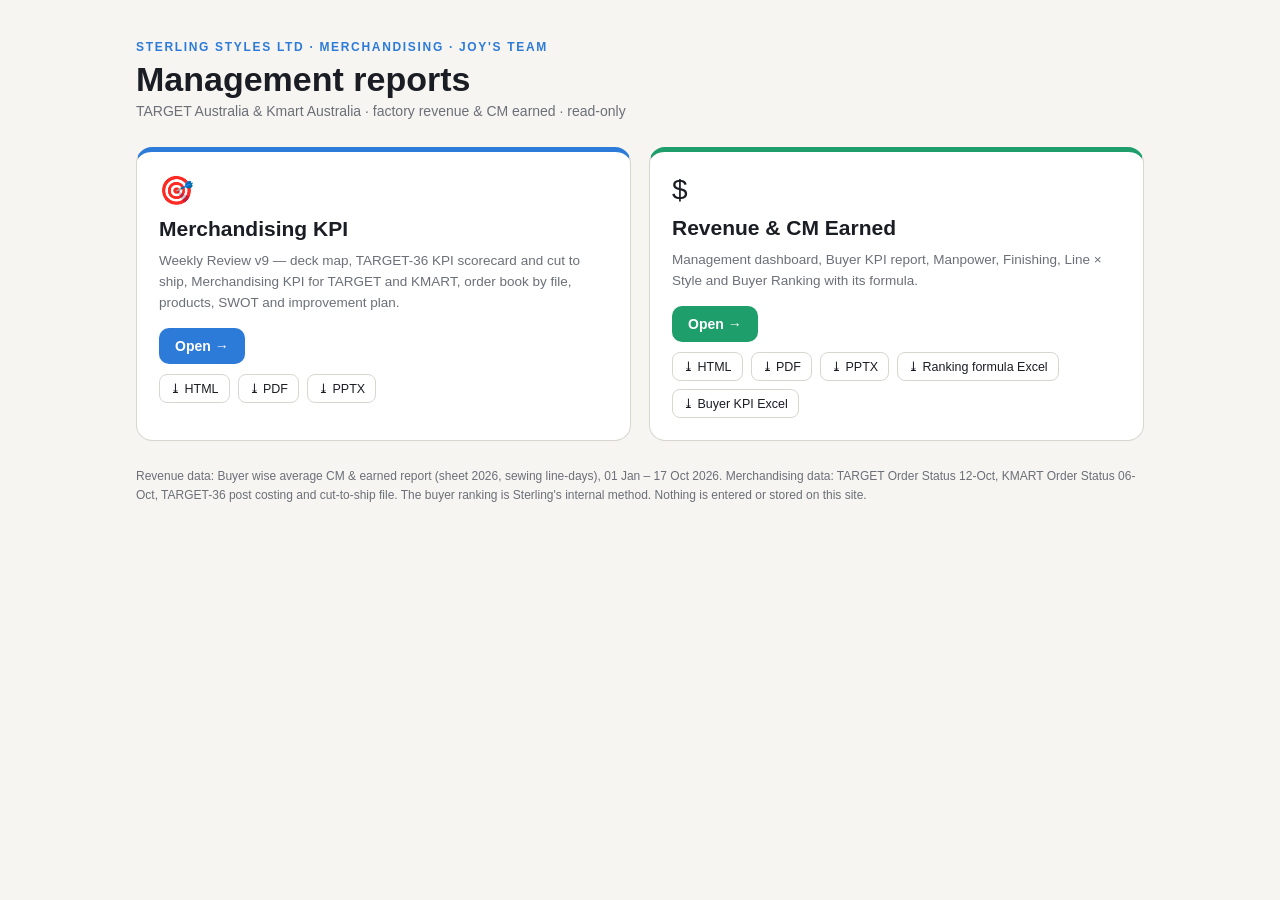
==== index.html @ 1e21942d "First upload – 19 Oct 2026" ====
<!doctype html>
<html lang="en">
<head>
<meta charset="utf-8">
<meta name="viewport" content="width=device-width,initial-scale=1">
<meta name="robots" content="noindex,nofollow">
<title>Sterling Styles — Management Reports</title>
<link rel="icon" href="icon.svg" type="image/svg+xml">
<style>
:root{--ink:#1B1D24;--mut:#6B6F78;--line:#D9D6D0;--bg:#F7F5F1;--blue:#2D7BD8;--orange:#E8692F;--green:#1E9E6A}
*{box-sizing:border-box}
body{margin:0;background:var(--bg);font-family:Inter,Arial,sans-serif;color:var(--ink)}
.wrap{max-width:1040px;margin:0 auto;padding:40px 16px}
.kick{font-size:12px;letter-spacing:.14em;color:var(--blue);font-weight:700}
h1{font-size:34px;margin:6px 0 4px}.sub{color:var(--mut);font-size:14px;margin-bottom:28px}
.grid{display:grid;grid-template-columns:repeat(auto-fit,minmax(300px,1fr));gap:18px}
.card{background:#fff;border:1px solid var(--line);border-radius:16px;padding:22px;display:flex;flex-direction:column;gap:10px;border-top:5px solid var(--c)}
.card h2{margin:0;font-size:21px}.card p{margin:0;color:var(--mut);font-size:13.5px;line-height:1.55}
.open{align-self:flex-start;margin-top:4px;padding:10px 16px;border-radius:10px;background:var(--c);color:#fff;text-decoration:none;font-weight:700;font-size:14px}
.dl{display:flex;gap:8px;flex-wrap:wrap}
.dl a{font-size:12.5px;padding:6px 10px;border:1px solid var(--line);border-radius:8px;color:var(--ink);text-decoration:none;background:#fff}
.dl a:hover{border-color:var(--c);color:var(--c)}
.foot{margin-top:26px;font-size:12px;color:var(--mut);line-height:1.6}
</style>
</head>
<body>
<div class="wrap">
  <div class="kick">STERLING STYLES LTD · MERCHANDISING · JOY'S TEAM</div>
  <h1>Management reports</h1>
  <div class="sub">TARGET Australia &amp; Kmart Australia · factory revenue &amp; CM earned · read-only</div>
  <div class="grid">
    <div class="card" style="--c:var(--blue)">
      <div style="font-size:28px">🎯</div>
      <h2>Merchandising KPI</h2>
      <p>Weekly Review v9 — deck map, TARGET-36 KPI scorecard and cut to ship, Merchandising KPI for TARGET and KMART, order book by file, products, SWOT and improvement plan.</p>
      <a class="open" href="merchandising-kpi.html">Open →</a>
      <div class="dl"><a href="reports/merch/Merchandising_KPI_Weekly_Review_v9.html" download>⤓ HTML</a><a href="reports/merch/Merchandising_KPI_Weekly_Review_v9.pdf" download>⤓ PDF</a><a href="reports/merch/Merchandising_KPI_Weekly_Review_v9.pptx" download>⤓ PPTX</a></div>
    </div>
    <div class="card" style="--c:var(--green)">
      <div style="font-size:28px">$</div>
      <h2>Revenue &amp; CM Earned</h2>
      <p id="revP">Management dashboard, Buyer KPI report, Manpower, Finishing, Line × Style and Buyer Ranking with its formula.</p>
      <a class="open" href="revenue.html">Open →</a>
      <div class="dl"><a href="reports/revenue/Revenue_CM_Management_Dashboard.html" download>⤓ HTML</a><a href="reports/revenue/Revenue_CM_Management_Review.pdf" download>⤓ PDF</a><a href="reports/revenue/Revenue_CM_Management_Review.pptx" download>⤓ PPTX</a><a href="reports/kpi/Buyer_Ranking_Formula_Breakdown_to-17Oct.xlsx" download>⤓ Ranking formula Excel</a><a href="reports/kpi/Buyer_KPI_2026_to-17Oct.xlsx" download>⤓ Buyer KPI Excel</a></div>
    </div>
  </div>
  <div class="foot">Revenue data: Buyer wise average CM &amp; earned report (sheet 2026, sewing line-days), 01 Jan – 17 Oct 2026. Merchandising data: TARGET Order Status 12-Oct, KMART Order Status 06-Oct, TARGET-36 post costing and cut-to-ship file. The buyer ranking is Sterling's internal method. Nothing is entered or stored on this site.</div>
</div>
</body>
</html>
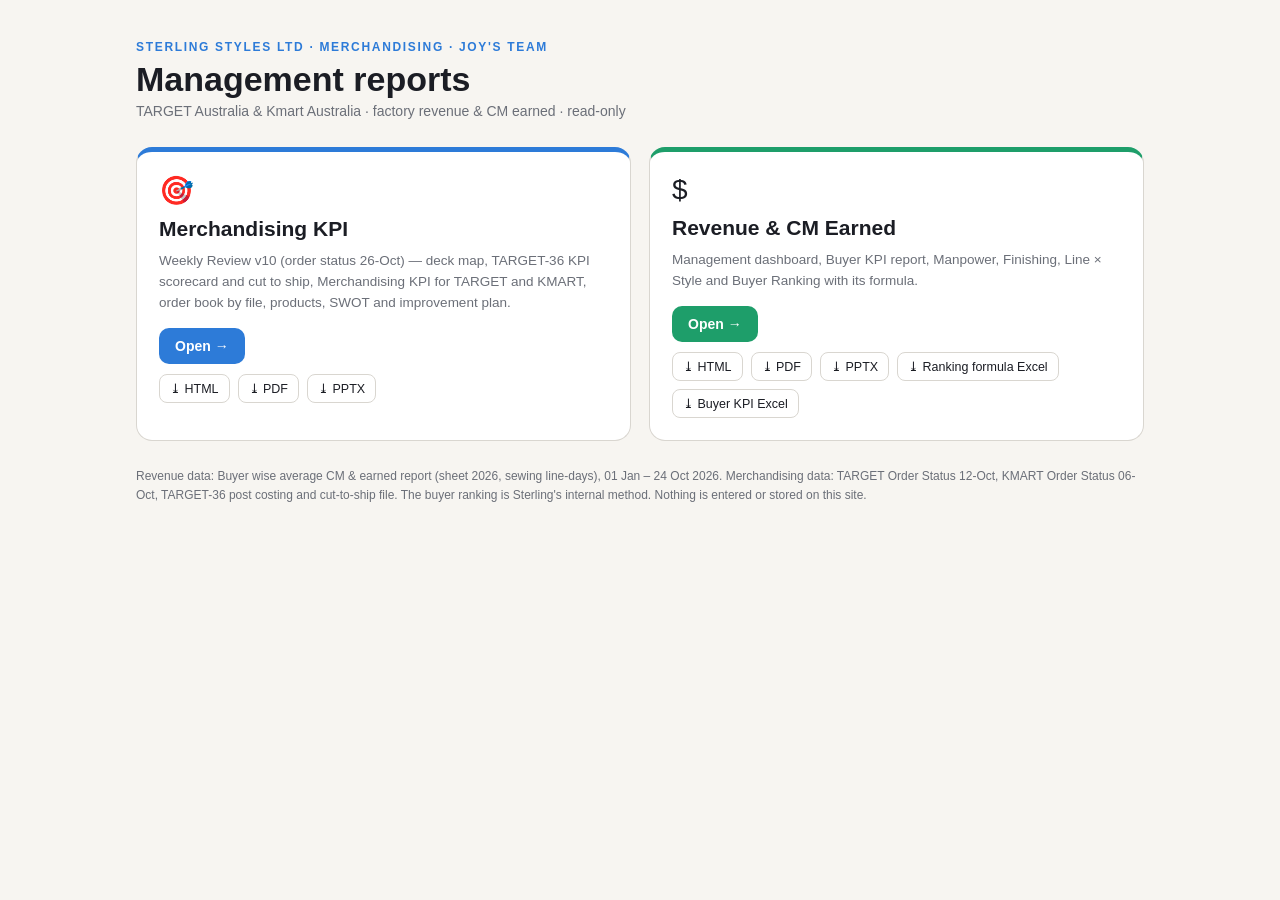
==== commit 52344494: "Add files via upload" ====
--- a/index.html
+++ b/index.html
@@ -2,10 +2,17 @@
 <html lang="en">
 <head>
 <meta charset="utf-8">
-<meta name="viewport" content="width=device-width,initial-scale=1">
+<meta name="viewport" content="width=device-width,initial-scale=1,viewport-fit=cover">
 <meta name="robots" content="noindex,nofollow">
 <title>Sterling Styles — Management Reports</title>
-<link rel="icon" href="icon.svg" type="image/svg+xml">
+<link rel="icon" href="icons/icon-192.png" type="image/png">
+<meta name="theme-color" content="#1B1D24">
+<link rel="manifest" href="manifest.json">
+<link rel="apple-touch-icon" href="icons/apple-touch-icon.png">
+<meta name="apple-mobile-web-app-capable" content="yes">
+<meta name="mobile-web-app-capable" content="yes">
+<meta name="apple-mobile-web-app-title" content="Sterling Reports">
+<link rel="stylesheet" href="app.css">
 <style>
 :root{--ink:#1B1D24;--mut:#6B6F78;--line:#D9D6D0;--bg:#F7F5F1;--blue:#2D7BD8;--orange:#E8692F;--green:#1E9E6A}
 *{box-sizing:border-box}
@@ -21,6 +28,18 @@
 .dl a{font-size:12.5px;padding:6px 10px;border:1px solid var(--line);border-radius:8px;color:var(--ink);text-decoration:none;background:#fff}
 .dl a:hover{border-color:var(--c);color:var(--c)}
 .foot{margin-top:26px;font-size:12px;color:var(--mut);line-height:1.6}
+@media (max-width:760px){
+  .wrap{padding:0 0 10px}
+  .wrap>.kick,.wrap>h1,.wrap>.sub{margin-left:0;margin-right:0}
+  .wrap>.kick{display:block;padding:calc(24px + env(safe-area-inset-top)) 20px 0;background:#1B1D24;color:#8FB6EE;margin:0}
+  .wrap>h1{background:#1B1D24;color:#fff;margin:0;padding:8px 20px 4px;font-size:30px}
+  .wrap>.sub{background:linear-gradient(160deg,#1B1D24,#2D5FA8);color:#C9CCD3;margin:0 0 18px;padding:2px 20px 28px;border-radius:0 0 28px 28px;box-shadow:0 10px 30px rgba(27,29,36,.22)}
+  .grid{padding:0 14px;gap:14px}
+  .card{border-radius:20px;padding:20px;box-shadow:0 2px 10px rgba(0,0,0,.05)}
+  .open{align-self:stretch;text-align:center;padding:14px;border-radius:14px;font-size:15px}
+  .dl{display:grid;grid-template-columns:repeat(3,1fr)}.dl a{text-align:center;padding:10px 6px;border-radius:12px}
+  .foot{padding:0 20px}
+}
 </style>
 </head>
 <body>
@@ -32,19 +51,20 @@
     <div class="card" style="--c:var(--blue)">
       <div style="font-size:28px">🎯</div>
       <h2>Merchandising KPI</h2>
-      <p>Weekly Review v9 — deck map, TARGET-36 KPI scorecard and cut to ship, Merchandising KPI for TARGET and KMART, order book by file, products, SWOT and improvement plan.</p>
+      <p>Weekly Review v10 (order status 26-Oct) — deck map, TARGET-36 KPI scorecard and cut to ship, Merchandising KPI for TARGET and KMART, order book by file, products, SWOT and improvement plan.</p>
       <a class="open" href="merchandising-kpi.html">Open →</a>
-      <div class="dl"><a href="reports/merch/Merchandising_KPI_Weekly_Review_v9.html" download>⤓ HTML</a><a href="reports/merch/Merchandising_KPI_Weekly_Review_v9.pdf" download>⤓ PDF</a><a href="reports/merch/Merchandising_KPI_Weekly_Review_v9.pptx" download>⤓ PPTX</a></div>
+      <div class="dl"><a href="reports/merch/Merchandising_KPI_Weekly_Review_v10.html" download>⤓ HTML</a><a href="reports/merch/Merchandising_KPI_Weekly_Review_v10.pdf" download>⤓ PDF</a><a href="reports/merch/Merchandising_KPI_Weekly_Review_v10.pptx" download>⤓ PPTX</a></div>
     </div>
     <div class="card" style="--c:var(--green)">
       <div style="font-size:28px">$</div>
       <h2>Revenue &amp; CM Earned</h2>
       <p id="revP">Management dashboard, Buyer KPI report, Manpower, Finishing, Line × Style and Buyer Ranking with its formula.</p>
       <a class="open" href="revenue.html">Open →</a>
-      <div class="dl"><a href="reports/revenue/Revenue_CM_Management_Dashboard.html" download>⤓ HTML</a><a href="reports/revenue/Revenue_CM_Management_Review.pdf" download>⤓ PDF</a><a href="reports/revenue/Revenue_CM_Management_Review.pptx" download>⤓ PPTX</a><a href="reports/kpi/Buyer_Ranking_Formula_Breakdown_to-17Oct.xlsx" download>⤓ Ranking formula Excel</a><a href="reports/kpi/Buyer_KPI_2026_to-17Oct.xlsx" download>⤓ Buyer KPI Excel</a></div>
+      <div class="dl"><a href="reports/revenue/Revenue_CM_Management_Dashboard.html" download>⤓ HTML</a><a href="reports/revenue/Revenue_CM_Management_Review.pdf" download>⤓ PDF</a><a href="reports/revenue/Revenue_CM_Management_Review.pptx" download>⤓ PPTX</a><a href="reports/kpi/Buyer_Ranking_Formula_Breakdown_to-24Oct.xlsx" download>⤓ Ranking formula Excel</a><a href="reports/kpi/Buyer_KPI_2026_to-24Oct.xlsx" download>⤓ Buyer KPI Excel</a></div>
     </div>
   </div>
-  <div class="foot">Revenue data: Buyer wise average CM &amp; earned report (sheet 2026, sewing line-days), 01 Jan – 17 Oct 2026. Merchandising data: TARGET Order Status 12-Oct, KMART Order Status 06-Oct, TARGET-36 post costing and cut-to-ship file. The buyer ranking is Sterling's internal method. Nothing is entered or stored on this site.</div>
+  <div class="foot">Revenue data: Buyer wise average CM &amp; earned report (sheet 2026, sewing line-days), 01 Jan – 24 Oct 2026. Merchandising data: TARGET Order Status 12-Oct, KMART Order Status 06-Oct, TARGET-36 post costing and cut-to-ship file. The buyer ranking is Sterling's internal method. Nothing is entered or stored on this site.</div>
 </div>
+<script src="app.js"></script>
 </body>
 </html>
--- a/app.css
+++ b/app.css
@@ -0,0 +1,28 @@
+/* Sterling Management Reports — shared app shell (bottom tabs on phones) */
+.atabs{display:none}
+@media (max-width:760px){
+  body{padding-bottom:calc(92px + env(safe-area-inset-bottom))!important;-webkit-text-size-adjust:100%}
+  .atabs{display:grid;grid-template-columns:repeat(3,1fr);position:fixed;left:12px;right:12px;bottom:calc(10px + env(safe-area-inset-bottom));z-index:90;
+    background:rgba(27,29,36,.94);backdrop-filter:saturate(1.5) blur(16px);-webkit-backdrop-filter:saturate(1.5) blur(16px);border-radius:22px;padding:6px;box-shadow:0 12px 32px rgba(0,0,0,.28)}
+  .atabs a{display:flex;flex-direction:column;align-items:center;gap:3px;padding:8px 2px;border-radius:16px;color:#AEB3BD;text-decoration:none;font:600 11px Arial,sans-serif;-webkit-tap-highlight-color:transparent;transition:transform .1s,background .15s}
+  .atabs a .ti{font-size:19px;line-height:1}
+  .atabs a.on{background:rgba(255,255,255,.12);color:#fff}
+  .atabs a:active{transform:scale(.94)}
+  .mrv-hero{margin:-6px -16px 16px;padding:18px 20px 22px;background:linear-gradient(150deg,#0d2947,#2b6ca3);color:#fff;border-radius:0 0 26px 26px;box-shadow:0 10px 26px rgba(13,41,71,.22)}
+  .mrv-hero .k{font-size:10.5px;letter-spacing:.14em;color:#A9C3E4;font-weight:700}.mrv-hero h1{font-size:27px;margin:8px 0 6px}.mrv-hero p{margin:0;font-size:12px;color:#C9D6E6}
+  .mrv-card{background:var(--surface,#fff);border:1px solid var(--border,#e3e6ee);border-radius:18px;margin-bottom:12px;overflow:hidden;box-shadow:0 1px 3px rgba(0,0,0,.05)}
+  .mrv-open{display:flex;align-items:center;gap:12px;padding:16px;text-decoration:none;color:inherit}.mrv-open:active{background:rgba(0,0,0,.03)}
+  .mrv-open .ic{width:42px;height:42px;border-radius:13px;background:#EAF1FB;display:grid;place-items:center;font-size:21px;flex:none}
+  .mrv-open .tx{flex:1;min-width:0}.mrv-open b{display:block;font-size:15px}.mrv-open small{display:block;font-size:11.5px;color:var(--text-2,#6b7280);line-height:1.4;margin-top:2px}
+  .mrv-open i{font-style:normal;font-size:24px;color:#B8BCC4}
+  .mrv-dl{display:flex;gap:6px;overflow-x:auto;padding:0 16px 14px}.mrv-dl a{flex:none;font-size:12px;font-weight:600;padding:7px 11px;border-radius:999px;border:1px solid var(--border,#e3e6ee);text-decoration:none;color:inherit}
+  .mrv-sec{font-size:11.5px;letter-spacing:.12em;color:var(--text-2,#6b7280);font-weight:700;margin:20px 4px 10px}
+  .mrv-more{display:grid;grid-template-columns:1fr 1fr;gap:10px}
+  .mrv-more button{display:flex;align-items:center;gap:10px;padding:14px;border-radius:16px;border:1px solid var(--border,#e3e6ee);background:var(--surface,#fff);font:600 13.5px system-ui;color:inherit;text-align:left}
+  .mrv-more button span{font-size:20px}
+  .rv-frame{height:calc(100dvh - 210px)!important;min-height:520px!important;border-radius:16px!important}
+  .rv-tabs{flex-wrap:nowrap!important;overflow-x:auto;-webkit-overflow-scrolling:touch;padding-bottom:4px}
+  .rv-tabs button{flex:none}
+  .rv-dl{flex-wrap:nowrap!important;overflow-x:auto;-webkit-overflow-scrolling:touch;padding-bottom:4px}
+  .rv-dl a{flex:none}
+}
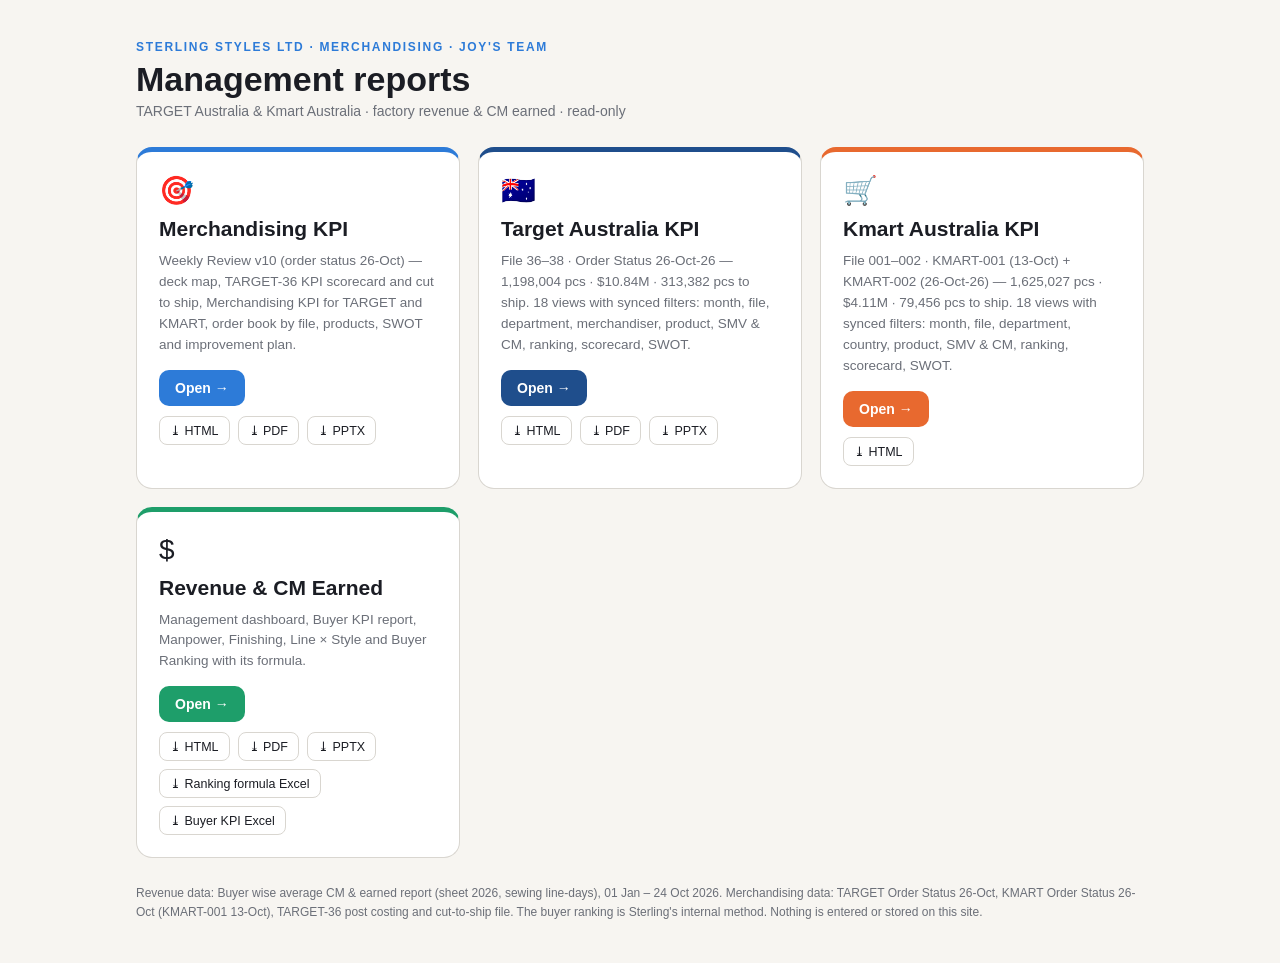
==== commit 957a3530: "Add files via upload" ====
--- a/index.html
+++ b/index.html
@@ -55,6 +55,20 @@
       <a class="open" href="merchandising-kpi.html">Open →</a>
       <div class="dl"><a href="reports/merch/Merchandising_KPI_Weekly_Review_v10.html" download>⤓ HTML</a><a href="reports/merch/Merchandising_KPI_Weekly_Review_v10.pdf" download>⤓ PDF</a><a href="reports/merch/Merchandising_KPI_Weekly_Review_v10.pptx" download>⤓ PPTX</a></div>
     </div>
+    <div class="card" style="--c:#1F4E8C">
+      <div style="font-size:28px">🇦🇺</div>
+      <h2>Target Australia KPI</h2>
+      <p>File 36–38 · Order Status 26-Oct-26 — 1,198,004 pcs · $10.84M · 313,382 pcs to ship. 18 views with synced filters: month, file, department, merchandiser, product, SMV &amp; CM, ranking, scorecard, SWOT.</p>
+      <a class="open" href="target-kpi.html">Open →</a>
+      <div class="dl"><a href="reports/target-kpi/TARGET_36-38_KPI_REPORT.html" download>⤓ HTML</a><a href="reports/target-kpi/TARGET_36-38_KPI_REPORT.pdf" download>⤓ PDF</a><a href="reports/target-kpi/TARGET_36-38_KPI_REPORT.pptx" download>⤓ PPTX</a></div>
+    </div>
+    <div class="card" style="--c:var(--orange)">
+      <div style="font-size:28px">🛒</div>
+      <h2>Kmart Australia KPI</h2>
+      <p>File 001–002 · KMART-001 (13-Oct) + KMART-002 (26-Oct-26) — 1,625,027 pcs · $4.11M · 79,456 pcs to ship. 18 views with synced filters: month, file, department, country, product, SMV &amp; CM, ranking, scorecard, SWOT.</p>
+      <a class="open" href="kmart-kpi.html">Open →</a>
+      <div class="dl"><a href="reports/kmart-kpi/KMART_001-002_KPI_REPORT.html" download>⤓ HTML</a></div>
+    </div>
     <div class="card" style="--c:var(--green)">
       <div style="font-size:28px">$</div>
       <h2>Revenue &amp; CM Earned</h2>
@@ -63,7 +77,7 @@
       <div class="dl"><a href="reports/revenue/Revenue_CM_Management_Dashboard.html" download>⤓ HTML</a><a href="reports/revenue/Revenue_CM_Management_Review.pdf" download>⤓ PDF</a><a href="reports/revenue/Revenue_CM_Management_Review.pptx" download>⤓ PPTX</a><a href="reports/kpi/Buyer_Ranking_Formula_Breakdown_to-24Oct.xlsx" download>⤓ Ranking formula Excel</a><a href="reports/kpi/Buyer_KPI_2026_to-24Oct.xlsx" download>⤓ Buyer KPI Excel</a></div>
     </div>
   </div>
-  <div class="foot">Revenue data: Buyer wise average CM &amp; earned report (sheet 2026, sewing line-days), 01 Jan – 24 Oct 2026. Merchandising data: TARGET Order Status 12-Oct, KMART Order Status 06-Oct, TARGET-36 post costing and cut-to-ship file. The buyer ranking is Sterling's internal method. Nothing is entered or stored on this site.</div>
+  <div class="foot">Revenue data: Buyer wise average CM &amp; earned report (sheet 2026, sewing line-days), 01 Jan – 24 Oct 2026. Merchandising data: TARGET Order Status 26-Oct, KMART Order Status 26-Oct (KMART-001 13-Oct), TARGET-36 post costing and cut-to-ship file. The buyer ranking is Sterling's internal method. Nothing is entered or stored on this site.</div>
 </div>
 <script src="app.js"></script>
 </body>
--- a/app.css
+++ b/app.css
@@ -2,9 +2,9 @@
 .atabs{display:none}
 @media (max-width:760px){
   body{padding-bottom:calc(92px + env(safe-area-inset-bottom))!important;-webkit-text-size-adjust:100%}
-  .atabs{display:grid;grid-template-columns:repeat(3,1fr);position:fixed;left:12px;right:12px;bottom:calc(10px + env(safe-area-inset-bottom));z-index:90;
+  .atabs{display:grid;grid-template-columns:repeat(5,1fr);position:fixed;left:8px;right:8px;bottom:calc(10px + env(safe-area-inset-bottom));z-index:90;
     background:rgba(27,29,36,.94);backdrop-filter:saturate(1.5) blur(16px);-webkit-backdrop-filter:saturate(1.5) blur(16px);border-radius:22px;padding:6px;box-shadow:0 12px 32px rgba(0,0,0,.28)}
-  .atabs a{display:flex;flex-direction:column;align-items:center;gap:3px;padding:8px 2px;border-radius:16px;color:#AEB3BD;text-decoration:none;font:600 11px Arial,sans-serif;-webkit-tap-highlight-color:transparent;transition:transform .1s,background .15s}
+  .atabs a{display:flex;flex-direction:column;align-items:center;gap:3px;padding:8px 2px;border-radius:16px;color:#AEB3BD;text-decoration:none;font:600 10px Arial,sans-serif;-webkit-tap-highlight-color:transparent;transition:transform .1s,background .15s}
   .atabs a .ti{font-size:19px;line-height:1}
   .atabs a.on{background:rgba(255,255,255,.12);color:#fff}
   .atabs a:active{transform:scale(.94)}
